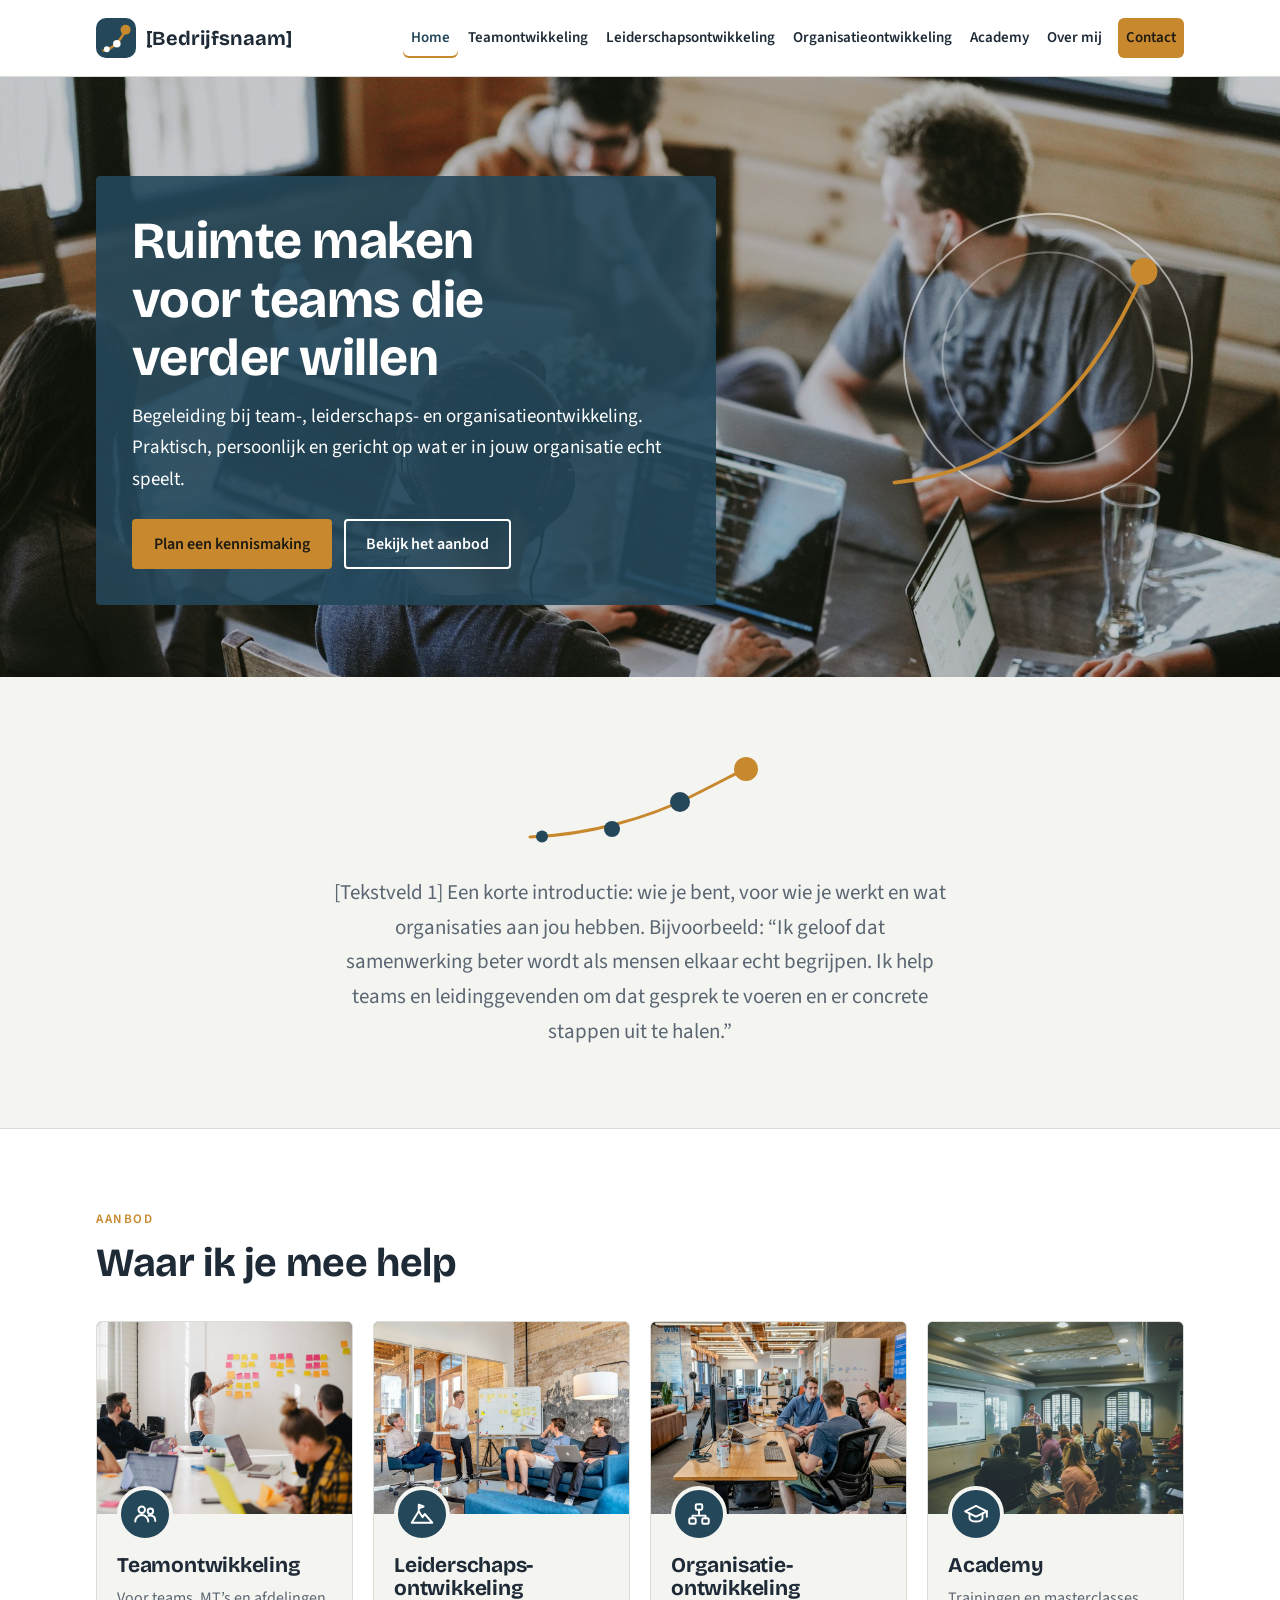
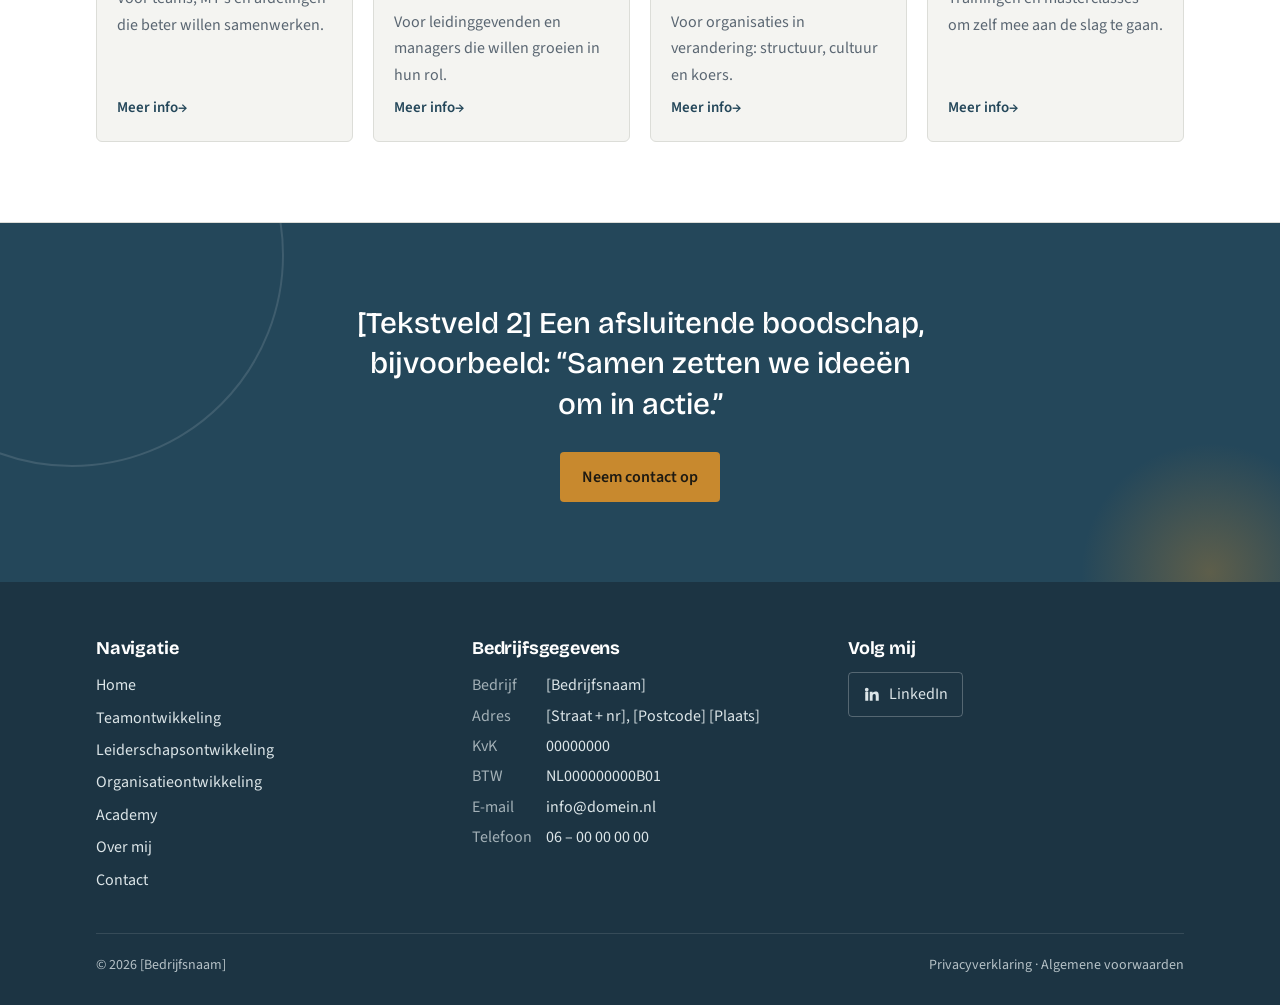
==== index.html @ ec0a9920 "init" ====
<!doctype html>
<html lang="nl">
<head>
<meta charset="utf-8">
<meta name="viewport" content="width=device-width, initial-scale=1">
<title>[Bedrijfsnaam] — Team-, leiderschaps- en organisatieontwikkeling</title>
<meta name="description" content="Begeleiding bij team-, leiderschaps- en organisatieontwikkeling.">
<link rel="preconnect" href="https://fonts.googleapis.com">
<link rel="preconnect" href="https://fonts.gstatic.com" crossorigin>
<link rel="stylesheet" href="https://fonts.googleapis.com/css2?family=Bricolage+Grotesque:opsz,wght@12..96,500;12..96,700&family=Source+Sans+3:wght@400;600&display=swap">
<link rel="stylesheet" href="assets/css/style.css">
<link rel="icon" href="favicon.ico" sizes="any">
<link rel="icon" href="assets/img/favicon.svg" type="image/svg+xml">
<link rel="apple-touch-icon" href="assets/img/apple-touch-icon.png">
<meta name="theme-color" content="#24475A">
<script>document.documentElement.classList.add('js')</script>
</head>
<body>
<header class="site-header">
  <div class="wrap">
    <!-- Logo: beeldmerk (assets/img/logo-mark.svg) + bedrijfsnaam als tekst -->
    <a class="logo" href="index.html"><img src="assets/img/logo-mark.svg" alt="" width="40" height="40"><span>[Bedrijfsnaam]</span></a>
    <button class="menu-btn" type="button" aria-expanded="false" aria-controls="main-nav">Menu</button>
    <nav class="main-nav" id="main-nav" aria-label="Hoofdmenu">
      <ul>
        <li><a href="index.html" aria-current="page">Home</a></li>
        <li><a href="teamontwikkeling.html">Teamontwikkeling</a></li>
        <li><a href="leiderschapsontwikkeling.html">Leiderschapsontwikkeling</a></li>
        <li><a href="organisatieontwikkeling.html">Organisatieontwikkeling</a></li>
        <li><a href="academy.html">Academy</a></li>
        <li><a href="over-mij.html">Over mij</a></li>
        <li><a href="contact.html" class="cta">Contact</a></li>
      </ul>
    </nav>
  </div>
</header>

<main>

  <!-- FOTO met tekstvak -->
  <div class="photo hero">
    <!-- Decoratieve lijnen rechts in de foto -->
    <svg class="hero-deco" viewBox="0 0 400 400" aria-hidden="true">
      <circle cx="200" cy="200" r="150" pathLength="1"/><circle cx="200" cy="200" r="110" pathLength="1"/>
      <path d="M40 330C150 320 240 250 300 110" pathLength="1"/><circle class="dot" cx="300" cy="110" r="14"/>
    </svg>
    <img src="assets/img/home-hero.jpg" alt="[Beschrijving van de foto]">
    <div class="wrap">
      <div class="panel rise">
        <h1>Ruimte maken voor teams die verder willen</h1>
        <p>Begeleiding bij team-, leiderschaps- en organisatieontwikkeling. Praktisch, persoonlijk en gericht op wat er in jouw organisatie echt speelt.</p>
        <div class="actions">
          <a class="btn btn-accent" href="contact.html">Plan een kennismaking</a>
          <a class="btn btn-ghost" href="#aanbod">Bekijk het aanbod</a>
        </div>
      </div>
    </div>
  </div>

  <!-- TEKSTVELD 1 -->
  <section>
    <div class="wrap">
      <div class="textfield center" data-reveal>
        <!-- Illustratie: beeldmerk als lijntekening, tekent zich bij het scrollen -->
        <svg class="motif" viewBox="0 0 240 90" aria-hidden="true">
          <path d="M10 80C70 78 130 60 170 40S220 14 230 10" pathLength="1"/>
          <circle cx="22" cy="79.5" r="6"/><circle cx="92" cy="72" r="8"/><circle cx="160" cy="45" r="10"/><circle class="accent" cx="226" cy="12" r="12"/>
        </svg>
        <p class="lead">[Tekstveld 1] Een korte introductie: wie je bent, voor wie je werkt en wat organisaties aan jou hebben. Bijvoorbeeld: “Ik geloof dat samenwerking beter wordt als mensen elkaar echt begrijpen. Ik help teams en leidinggevenden om dat gesprek te voeren en er concrete stappen uit te halen.”</p>
      </div>
    </div>
  </section>

  <!-- AANBOD: 4 linkknoppen naar de diensten -->
  <section class="aanbod" id="aanbod">
    <div class="wrap">
      <span class="eyebrow">Aanbod</span>
      <h2 data-reveal>Waar ik je mee help</h2>
      <div class="grid4">
      <a class="tile" href="teamontwikkeling.html" data-reveal style="--d:0">
        <div class="photo"><img src="assets/img/teamontwikkeling-tegel.jpg" alt="" loading="lazy"></div>
        <div class="body"><span class="tile-icon"><svg viewBox="0 0 24 24" aria-hidden="true"><circle cx="9" cy="8" r="3"/><circle cx="17" cy="9.5" r="2.5"/><path d="M3 19c0-3.3 2.7-6 6-6s6 2.7 6 6"/><path d="M15.2 13.5c.6-.2 1.2-.2 1.8-.2 2.8 0 4.5 2 4.5 5.2"/></svg></span><h3>Teamontwikkeling</h3><p>Voor teams, MT’s en afdelingen die beter willen samenwerken.</p><span class="more">Meer info</span></div>
      </a>
      <a class="tile" href="leiderschapsontwikkeling.html" data-reveal style="--d:1">
        <div class="photo"><img src="assets/img/leiderschapsontwikkeling-tegel.jpg" alt="" loading="lazy"></div>
        <div class="body"><span class="tile-icon"><svg viewBox="0 0 24 24" aria-hidden="true"><path d="M2.5 20 9 9.5l3.5 5.5 2-3L21.5 20z"/><path d="M9 9.5V3.5l4.5 1.6L9 6.7"/></svg></span><h3>Leiderschaps&shy;ontwikkeling</h3><p>Voor leidinggevenden en managers die willen groeien in hun rol.</p><span class="more">Meer info</span></div>
      </a>
      <a class="tile" href="organisatieontwikkeling.html" data-reveal style="--d:2">
        <div class="photo"><img src="assets/img/organisatieontwikkeling-tegel.jpg" alt="" loading="lazy"></div>
        <div class="body"><span class="tile-icon"><svg viewBox="0 0 24 24" aria-hidden="true"><rect x="9" y="3" width="6" height="5" rx="1.2"/><rect x="3" y="16" width="6" height="5" rx="1.2"/><rect x="15" y="16" width="6" height="5" rx="1.2"/><path d="M12 8v4M6 16v-2.5h12V16"/></svg></span><h3>Organisatie&shy;ontwikkeling</h3><p>Voor organisaties in verandering: structuur, cultuur en koers.</p><span class="more">Meer info</span></div>
      </a>
      <a class="tile" href="academy.html" data-reveal style="--d:3">
        <div class="photo"><img src="assets/img/academy-tegel.jpg" alt="" loading="lazy"></div>
        <div class="body"><span class="tile-icon"><svg viewBox="0 0 24 24" aria-hidden="true"><path d="M2 9.5 12 4.5l10 5-10 5z"/><path d="M6 11.5v4.5c0 1.5 2.7 3 6 3s6-1.5 6-3v-4.5M22 9.5v5"/></svg></span><h3>Academy</h3><p>Trainingen en masterclasses om zelf mee aan de slag te gaan.</p><span class="more">Meer info</span></div>
      </a>
      </div>
    </div>
  </section>

  <!-- TEKSTVELD 2 -->
  <section class="band">
    <div class="wrap" data-reveal>
      <p>[Tekstveld 2] Een afsluitende boodschap, bijvoorbeeld: “Samen zetten we ideeën om in actie.”</p>
      <div class="actions"><a class="btn btn-accent" href="contact.html">Neem contact op</a></div>
    </div>
  </section>
</main>

<footer class="site-footer">
  <div class="wrap">
    <div class="fcols">
      <div>
        <h3>Navigatie</h3>
        <ul>
          <li><a href="index.html">Home</a></li>
          <li><a href="teamontwikkeling.html">Teamontwikkeling</a></li>
          <li><a href="leiderschapsontwikkeling.html">Leiderschapsontwikkeling</a></li>
          <li><a href="organisatieontwikkeling.html">Organisatieontwikkeling</a></li>
          <li><a href="academy.html">Academy</a></li>
          <li><a href="over-mij.html">Over mij</a></li>
          <li><a href="contact.html">Contact</a></li>
        </ul>
      </div>
      <div>
        <h3>Bedrijfsgegevens</h3>
        <div class="kv">
          <span>Bedrijf</span><span>[Bedrijfsnaam]</span>
          <span>Adres</span><span>[Straat + nr], [Postcode] [Plaats]</span>
          <span>KvK</span><span>00000000</span>
          <span>BTW</span><span>NL000000000B01</span>
          <span>E-mail</span><span><a href="mailto:info@domein.nl">info@domein.nl</a></span>
          <span>Telefoon</span><span><a href="tel:+31600000000">06 – 00 00 00 00</a></span>
        </div>
      </div>
      <div>
        <h3>Volg mij</h3>
        <a class="li" href="https://www.linkedin.com/" target="_blank" rel="noopener">
          <svg width="18" height="18" viewBox="0 0 24 24" fill="currentColor" aria-hidden="true"><path d="M4.98 3.5a2.5 2.5 0 1 1 0 5 2.5 2.5 0 0 1 0-5zM3 9h4v12H3zM9 9h3.8v1.7h.05c.53-1 1.84-2.05 3.8-2.05C20.6 8.65 21 11.2 21 14.5V21h-4v-5.8c0-1.4-.03-3.2-1.95-3.2-1.95 0-2.25 1.5-2.25 3.1V21H9z"/></svg>
          LinkedIn
        </a>
      </div>
    </div>
    <div class="legal">
      <span>© <span id="yr">2026</span> [Bedrijfsnaam]</span>
      <span>Privacyverklaring · Algemene voorwaarden</span>
    </div>
  </div>
</footer>
<script src="assets/js/main.js"></script>
</body>
</html>
---- assets/css/style.css ----
/* ==========================================================
   Huisstijl — pas hier kleuren en lettertypes aan
   ========================================================== */
:root{
  --bg:#F4F4F1; --surface:#FFFFFF; --ink:#1E2A36; --muted:#5A6672;
  --brand:#24475A; --accent:#C8892E; --accent-ink:#1E1A12;
  --line:#DCDDD8; --footer:#1C3443; --footer-ink:#DCE5E8;
  --error:#B3261E; --ok:#2E6B47;
  --display:"Bricolage Grotesque","Segoe UI",system-ui,sans-serif;
  --body:"Source Sans 3","Segoe UI",system-ui,sans-serif;
  --wrap:1120px; --text:68ch;
}
*{box-sizing:border-box}
html{scroll-behavior:smooth}
body{margin:0;background:var(--bg);color:var(--ink);font-family:var(--body);font-size:18px;line-height:1.65}
img{max-width:100%;display:block}
h1,h2,h3{font-family:var(--display);line-height:1.12;text-wrap:balance;margin:0;font-weight:700;letter-spacing:-.01em}
p{margin:0}
a{color:var(--brand)}
:focus-visible{outline:3px solid var(--accent);outline-offset:3px}
.wrap{max-width:var(--wrap);margin-inline:auto;padding-inline:max(16px,env(safe-area-inset-left,0px))}

/* Header */
.site-header{position:sticky;top:0;z-index:50;background:var(--surface);border-bottom:1px solid var(--line)}
.site-header .wrap{display:flex;align-items:center;justify-content:space-between;gap:24px;min-height:76px;position:relative}
.logo{display:flex;align-items:center;gap:10px;text-decoration:none;color:var(--ink);font-family:var(--display);font-weight:700;font-size:20px;white-space:nowrap}
.logo img{height:40px;width:auto}
.main-nav ul{list-style:none;margin:0;padding:0;display:flex;gap:2px;align-items:center}
.main-nav a{display:block;white-space:nowrap;padding:8px;border-radius:6px;text-decoration:none;color:var(--ink);font-size:15px;font-weight:600}
.main-nav a:hover{background:var(--bg)}
.main-nav a[aria-current="page"]{color:var(--brand);box-shadow:inset 0 -2px 0 var(--accent)}
.main-nav a.cta{background:var(--accent);color:var(--accent-ink);margin-left:6px}
.menu-btn{display:none;background:none;border:1px solid var(--line);border-radius:6px;padding:8px 12px;font:600 15px var(--body);color:var(--ink);cursor:pointer}
@media (max-width:1180px){
  .menu-btn{display:block}
  .main-nav{position:absolute;left:0;right:0;top:100%;background:var(--surface);border-bottom:1px solid var(--line);display:none}
  .main-nav.open{display:block}
  .main-nav ul{flex-direction:column;align-items:stretch;padding:8px 16px 16px}
  .main-nav a.cta{margin:6px 0 0;text-align:center}
}

/* Foto's */
.photo{position:relative;overflow:hidden;background:linear-gradient(135deg,#3B5C6E,#8FA3A6)}
.photo > img{position:absolute;inset:0;width:100%;height:100%;object-fit:cover}

/* Hero homepage */
.hero{min-height:clamp(380px,58vw,600px);display:flex;align-items:flex-end}
.hero .wrap{position:relative;z-index:1;width:100%;padding-block:56px 72px}
.hero .panel{max-width:620px;background:rgba(36,71,90,.9);color:#fff;padding:36px;border-radius:4px}
.hero h1{font-size:clamp(32px,4.6vw,52px)}
.hero p{margin-top:14px;font-size:19px}
.actions{display:flex;flex-wrap:wrap;gap:12px;margin-top:24px}

.btn{display:inline-block;font:600 16px var(--body);text-decoration:none;padding:12px 20px;border-radius:4px;border:2px solid transparent;cursor:pointer}
.btn-accent{background:var(--accent);color:var(--accent-ink)}
.btn-accent:hover{filter:brightness(1.06)}
.btn-ghost{border-color:#fff;color:#fff}
.btn-ghost:hover{background:rgba(255,255,255,.12)}

/* Tekstvelden */
section{padding-block:80px}
.textfield{max-width:var(--text)}
.textfield.center{margin-inline:auto;text-align:center}
.textfield h2{font-size:clamp(26px,3vw,36px);margin-bottom:18px}
.textfield p+p{margin-top:14px}
.lead{font-size:21px;color:var(--muted)}
.eyebrow{display:block;font-size:13px;font-weight:600;letter-spacing:.12em;text-transform:uppercase;color:var(--accent);margin-bottom:10px}

/* Aanbod */
.aanbod{background:var(--surface);border-block:1px solid var(--line)}
.aanbod h2{font-size:clamp(28px,3.4vw,40px);margin-bottom:36px}
.grid4{display:grid;grid-template-columns:repeat(4,minmax(0,1fr));gap:20px}
@media (max-width:980px){.grid4{grid-template-columns:repeat(2,minmax(0,1fr))}}
@media (max-width:560px){.grid4{grid-template-columns:1fr}}
.tile{display:flex;flex-direction:column;text-decoration:none;color:var(--ink);background:var(--bg);border:1px solid var(--line);border-radius:6px;overflow:hidden;transition:transform .2s,border-color .2s}
.tile:hover{transform:translateY(-3px);border-color:var(--brand)}
.tile .photo{aspect-ratio:4/3}
.tile .body{padding:20px;display:flex;flex-direction:column;gap:8px;flex:1}
.tile h3{font-size:21px}
.tile p{font-size:16px;color:var(--muted);flex:1}
.tile .more{font-weight:600;color:var(--brand);font-size:15px}
.tile .more::after{content:" →"}

/* Band */
.band{background:var(--brand);color:#fff;text-align:center}
.band p{font-family:var(--display);font-weight:500;font-size:clamp(22px,2.6vw,30px);line-height:1.35;max-width:30ch;margin-inline:auto}
.band .actions{justify-content:center;margin-top:28px}

/* Dienstpagina's */
.svc-hero{min-height:clamp(300px,42vw,480px);display:flex;align-items:flex-end}
.svc-hero .wrap{position:relative;z-index:1;width:100%;padding-block:40px}
.svc-hero h1{color:#fff;font-size:clamp(34px,5vw,58px);text-shadow:0 2px 18px rgba(0,0,0,.3)}
.svc-body{display:grid;grid-template-columns:minmax(0,1fr) 300px;gap:56px;align-items:start}
@media (max-width:860px){.svc-body{grid-template-columns:1fr}}
.side{background:var(--surface);border:1px solid var(--line);border-radius:6px;padding:24px;display:flex;flex-direction:column;gap:14px}
.side h3{font-size:18px}
.side ul{list-style:none;padding:0;margin:0;display:flex;flex-direction:column;gap:6px}
.side a{text-decoration:none;font-weight:600}
.side a:hover{text-decoration:underline}

/* Over mij: tekst + foto ernaast */
.about{display:grid;grid-template-columns:minmax(0,1.15fr) minmax(0,.85fr);gap:56px;align-items:start}
@media (max-width:860px){.about{grid-template-columns:1fr}}
.about .photo{aspect-ratio:4/5;border-radius:6px}

/* Contact */
.contact{display:grid;grid-template-columns:minmax(0,1fr) minmax(0,1.3fr);gap:56px;align-items:start}
@media (max-width:860px){.contact{grid-template-columns:1fr}}
.details{display:grid;grid-template-columns:auto 1fr;gap:6px 18px;margin-top:22px;font-size:17px}
.details dt{color:var(--muted)}
.details dd{margin:0}
.form-card{background:var(--surface);border:1px solid var(--line);border-radius:6px;padding:32px}
.contact-form{display:grid;gap:18px}
.contact-form .row2{display:grid;grid-template-columns:1fr 1fr;gap:18px}
@media (max-width:560px){.contact-form .row2{grid-template-columns:1fr}.form-card{padding:22px}}
.field label{display:block;font-weight:600;font-size:15px;margin-bottom:6px}
.req{color:var(--accent)}
.field input,.field select,.field textarea{width:100%;font:inherit;font-size:17px;color:var(--ink);background:var(--bg);border:1px solid var(--line);border-radius:4px;padding:11px 12px}
.field input:focus,.field select:focus,.field textarea:focus{outline:2px solid var(--brand);border-color:var(--brand)}
.field textarea{min-height:150px;resize:vertical}
.field.invalid input,.field.invalid textarea{border-color:var(--error)}
.error-msg{display:block;color:var(--error);font-size:14px;margin-top:4px}
.consent label{display:flex;gap:10px;align-items:flex-start;font-size:15px}
.consent input{margin-top:5px;width:18px;height:18px;accent-color:var(--brand)}
.contact-form button{justify-self:start;border:0}
.form-status{border:2px solid var(--line);border-radius:4px;padding:10px 14px;font-size:15px}
.form-status.error{border-color:var(--error)}
.form-status.ok{border-color:var(--ok)}
.hp{position:absolute;left:-9999px}

/* Footer */
.site-footer{background:var(--footer);color:var(--footer-ink);font-size:16px}
.site-footer .wrap{padding-block:56px 28px}
.fcols{display:grid;grid-template-columns:repeat(3,minmax(0,1fr));gap:40px}
@media (max-width:760px){.fcols{grid-template-columns:1fr}}
.site-footer h3{font-size:18px;color:#fff;margin-bottom:14px}
.site-footer ul{list-style:none;padding:0;margin:0;display:flex;flex-direction:column;gap:6px}
.site-footer a{color:var(--footer-ink);text-decoration:none}
.site-footer a:hover{color:#fff;text-decoration:underline}
.kv{display:grid;grid-template-columns:auto 1fr;gap:4px 14px}
.kv span:nth-child(odd){opacity:.7}
.legal{border-top:1px solid rgba(255,255,255,.14);margin-top:40px;padding-top:20px;font-size:14px;opacity:.8;display:flex;justify-content:space-between;gap:16px;flex-wrap:wrap}
.li{display:inline-flex;align-items:center;gap:8px;border:1px solid rgba(255,255,255,.25);border-radius:4px;padding:8px 14px}

/* ==========================================================
   Beweging & illustraties
   ========================================================== */
/* Header: logo en schaduw bij scrollen */
.site-header{transition:box-shadow .25s}
.site-header.scrolled{box-shadow:0 6px 24px rgba(30,42,54,.08)}
.logo img{transition:transform .35s cubic-bezier(.3,1.6,.5,1)}
.logo:hover img{transform:rotate(-8deg) scale(1.06)}

/* Knoppen */
.btn{transition:transform .2s,box-shadow .2s,background-color .2s,filter .2s}
.btn:hover{transform:translateY(-2px)}
.btn-accent:hover{box-shadow:0 8px 20px rgba(200,137,46,.35)}

/* Foto's: langzaam inzoomen bij laden */
.hero > img,.svc-hero > img{animation:kenburns 14s ease-out both}
@keyframes kenburns{from{transform:scale(1.12)}to{transform:scale(1)}}
.svc-hero::after{content:"";position:absolute;inset:0;background:linear-gradient(to top,rgba(20,35,45,.7),rgba(20,35,45,0) 65%)}

/* Tekstvak/kop komt omhoog bij laden */
.rise{animation:rise .9s .25s cubic-bezier(.2,.7,.2,1) both}
@keyframes rise{from{opacity:0;transform:translateY(28px)}}

/* Hero: decoratieve lijnen die zichzelf tekenen */
.hero-deco{position:absolute;z-index:1;right:max(2vw,calc(50% - 600px));top:50%;width:clamp(240px,30vw,400px);translate:0 -55%;pointer-events:none}
.hero-deco circle,.hero-deco path{fill:none;stroke:rgba(255,255,255,.55);stroke-width:2;stroke-dasharray:1;animation:draw 2.2s .6s ease-out both}
.hero-deco circle+circle{animation-delay:.9s;stroke:rgba(255,255,255,.3)}
.hero-deco path{stroke:var(--accent);stroke-width:4;stroke-linecap:round;animation-delay:1.3s}
.hero-deco .dot{fill:var(--accent);stroke:none;stroke-dasharray:none;transform-box:fill-box;transform-origin:center;animation:pop .6s 2.6s cubic-bezier(.3,1.6,.5,1) both,pulse 3s 3.4s ease-in-out infinite}
@keyframes draw{from{stroke-dashoffset:1}to{stroke-dashoffset:0}}
@keyframes pop{from{transform:scale(0)}}
@keyframes pulse{50%{transform:scale(1.18)}}
@media (max-width:760px){.hero-deco{display:none}}

/* Illustratie boven tekstveld 1 (beeldmerk als lijntekening) */
.motif{display:block;width:min(240px,70%);margin:0 auto 28px;overflow:visible}
.motif path{fill:none;stroke:var(--accent);stroke-width:3;stroke-linecap:round;stroke-dasharray:1}
.motif circle{fill:var(--brand);transform-box:fill-box;transform-origin:center}
.motif .accent{fill:var(--accent)}
.js .motif path{stroke-dashoffset:1;transition:stroke-dashoffset 1.6s .2s ease-out}
.js .motif circle{transform:scale(0);transition:transform .5s cubic-bezier(.3,1.6,.5,1)}
.js .motif circle:nth-of-type(1){transition-delay:.3s}
.js .motif circle:nth-of-type(2){transition-delay:.7s}
.js .motif circle:nth-of-type(3){transition-delay:1.1s}
.js .motif circle:nth-of-type(4){transition-delay:1.5s}
.in .motif path{stroke-dashoffset:0}
.in .motif circle{transform:none}

/* Aanbod: icoon op tegel, foto zoomt bij hover */
.tile{transition:transform .25s,border-color .25s,box-shadow .25s}
.tile:hover{box-shadow:0 14px 32px rgba(30,42,54,.12)}
.tile .photo img{transition:transform .6s cubic-bezier(.2,.7,.2,1)}
.tile:hover .photo img{transform:scale(1.07)}
.tile-icon{position:relative;z-index:1;display:grid;place-items:center;width:56px;height:56px;margin:-48px 0 4px;border-radius:50%;background:var(--brand);color:#fff;border:4px solid var(--bg);transition:background-color .25s,color .25s,transform .35s cubic-bezier(.3,1.6,.5,1)}
.tile:hover .tile-icon{background:var(--accent);color:var(--accent-ink);transform:rotate(-8deg) scale(1.08)}
.tile-icon svg,.svc-icon svg{width:26px;height:26px;fill:none;stroke:currentColor;stroke-width:1.8;stroke-linecap:round;stroke-linejoin:round}
.tile .more::after{display:inline-block;transition:transform .25s}
.tile:hover .more::after{transform:translateX(5px)}

/* Dienstpagina's: icoon boven de titel */
.svc-icon{display:inline-grid;place-items:center;width:60px;height:60px;margin-bottom:16px;border-radius:14px;background:var(--accent);color:var(--accent-ink)}
.svc-icon svg{width:30px;height:30px}

/* Band: zwevende cirkels op de achtergrond */
.band{position:relative;overflow:hidden}
.band .wrap{position:relative;z-index:1}
.band::before,.band::after{content:"";position:absolute;border-radius:50%;pointer-events:none}
.band::before{width:420px;height:420px;left:-140px;top:-180px;border:2px solid rgba(255,255,255,.12);animation:drift 16s ease-in-out infinite alternate}
.band::after{width:260px;height:260px;right:-60px;bottom:-120px;background:radial-gradient(circle,rgba(200,137,46,.35),rgba(200,137,46,0) 70%);animation:drift 12s ease-in-out infinite alternate-reverse}
@keyframes drift{to{transform:translate(40px,30px) scale(1.08)}}

/* Over mij: accentkader achter de foto */
.about .photo.framed{box-shadow:14px 14px 0 var(--accent)}
.about .photo.framed img{transition:transform .8s cubic-bezier(.2,.7,.2,1)}
.about .photo.framed:hover img{transform:scale(1.04)}

/* Contact: tekstballonnen */
.chat-illu{display:block;width:100%;max-width:320px;margin-top:36px;overflow:visible}
.chat-illu .b1{fill:var(--brand);animation:bob 5s ease-in-out infinite}
.chat-illu .l{fill:none;stroke:rgba(255,255,255,.55);stroke-width:7;stroke-linecap:round;animation:bob 5s ease-in-out infinite}
.chat-illu .b2{fill:var(--accent);animation:bob 5s -2.5s ease-in-out infinite}
.chat-illu .t{fill:var(--accent-ink);animation:bob 5s -2.5s ease-in-out infinite,typing 1.4s ease-in-out infinite}
.chat-illu .t:nth-of-type(2){animation-delay:-2.5s,.2s}
.chat-illu .t:nth-of-type(3){animation-delay:-2.5s,.4s}
@keyframes bob{50%{transform:translateY(-6px)}}
@keyframes typing{0%,60%,100%{opacity:.25}30%{opacity:1}}

/* Verschijnen bij scrollen (js/main.js zet .in) */
.js [data-reveal]{opacity:0;transform:translateY(28px);transition:opacity .7s ease,transform .8s cubic-bezier(.2,.7,.2,1);transition-delay:calc(var(--d,0) * 120ms)}
.js [data-reveal].in{opacity:1;transform:none}

@media (prefers-reduced-motion:reduce){
  html{scroll-behavior:auto}
  *,*::before,*::after{animation:none!important;transition:none!important}
  .js [data-reveal]{opacity:1;transform:none}
  .js .motif path{stroke-dashoffset:0}
  .js .motif circle{transform:none}
}
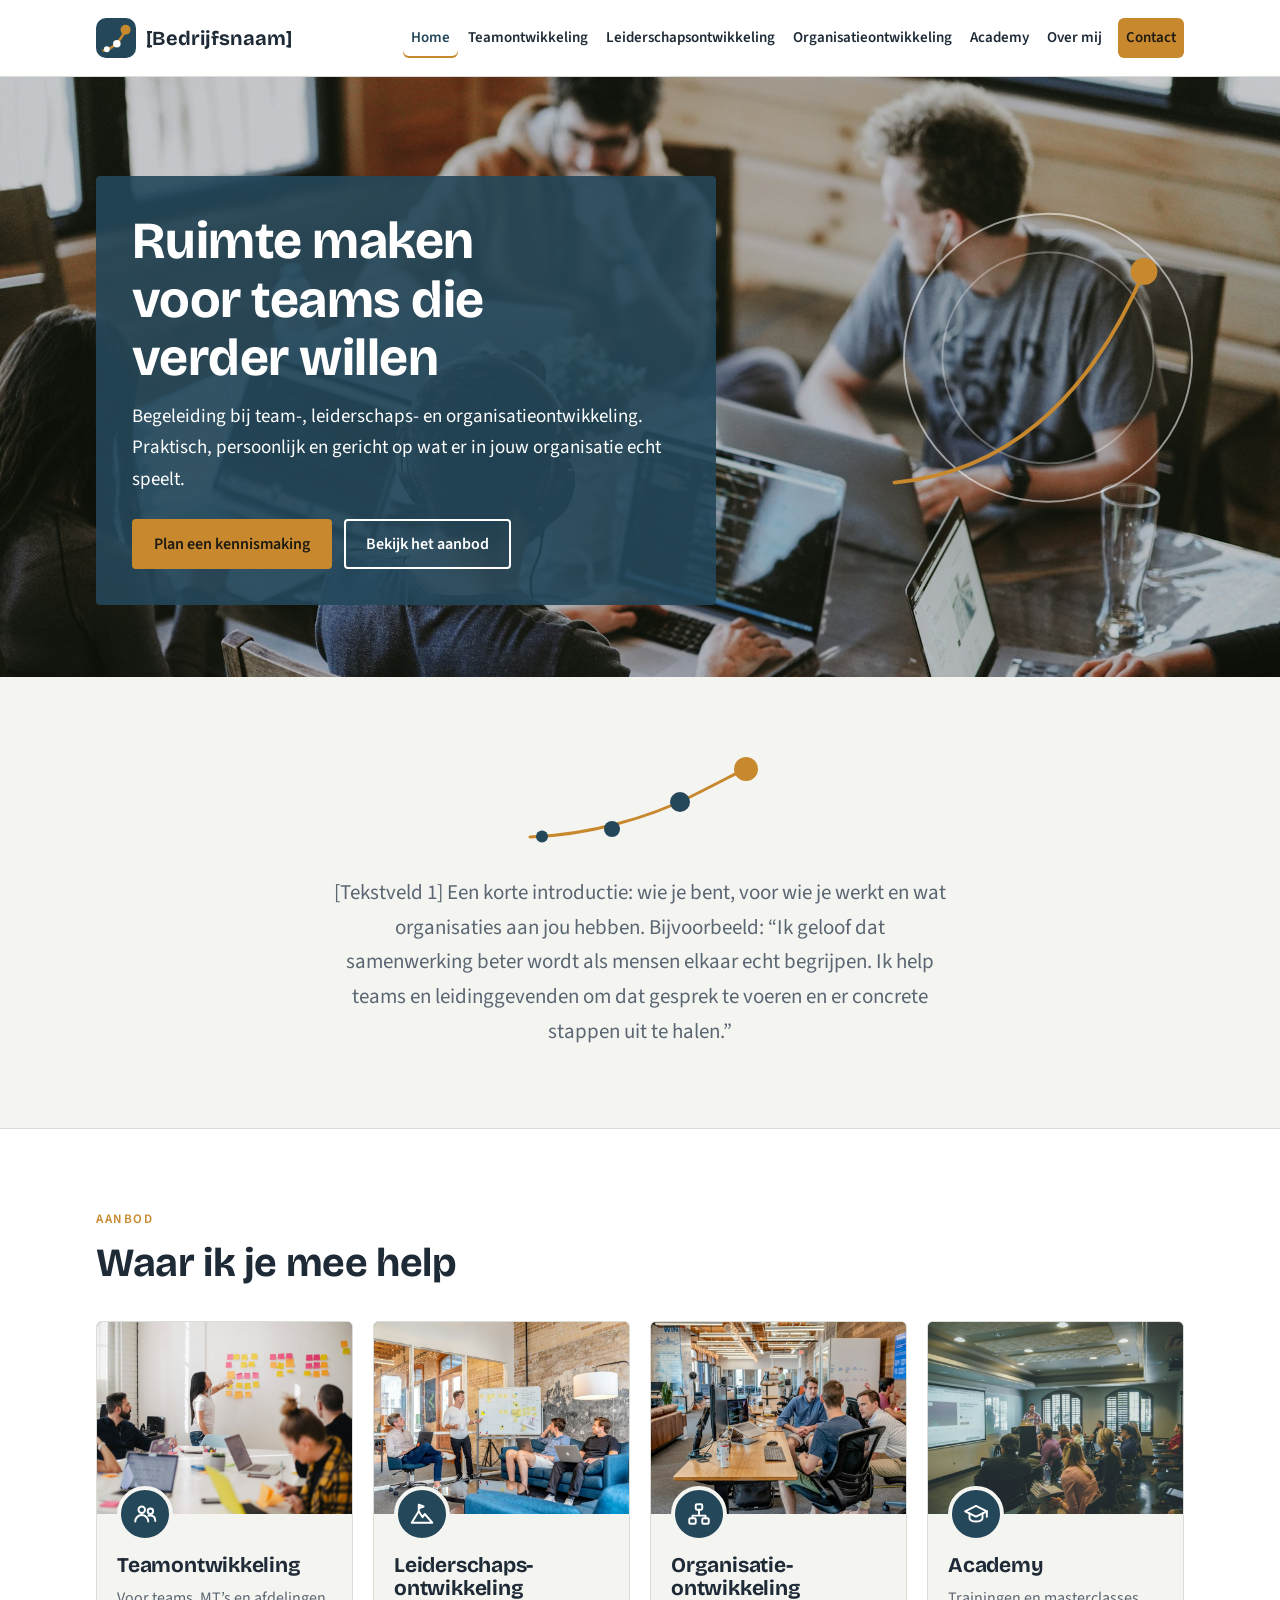
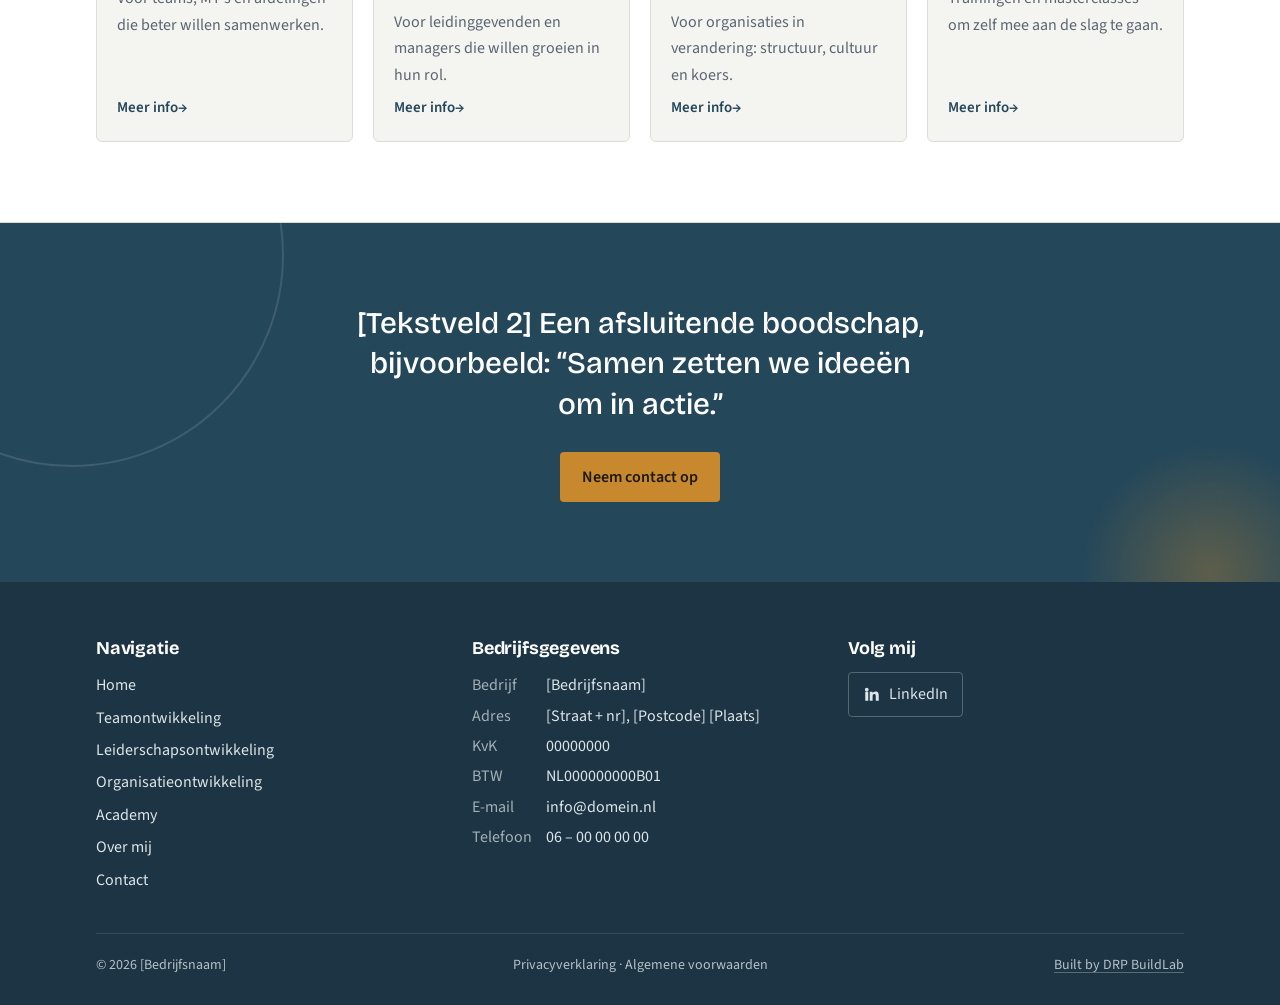
==== commit dbf1a87a: "add credit on the footer" ====
--- a/index.html
+++ b/index.html
@@ -20,7 +20,7 @@
   <div class="wrap">
     <!-- Logo: beeldmerk (assets/img/logo-mark.svg) + bedrijfsnaam als tekst -->
     <a class="logo" href="index.html"><img src="assets/img/logo-mark.svg" alt="" width="40" height="40"><span>[Bedrijfsnaam]</span></a>
-    <button class="menu-btn" type="button" aria-expanded="false" aria-controls="main-nav">Menu</button>
+    <button class="menu-btn" type="button" aria-expanded="false" aria-controls="main-nav" aria-label="Menu"><span class="bars" aria-hidden="true"><span></span><span></span><span></span></span></button>
     <nav class="main-nav" id="main-nav" aria-label="Hoofdmenu">
       <ul>
         <li><a href="index.html" aria-current="page">Home</a></li>
@@ -143,6 +143,7 @@
     <div class="legal">
       <span>© <span id="yr">2026</span> [Bedrijfsnaam]</span>
       <span>Privacyverklaring · Algemene voorwaarden</span>
+      <a class="credit" href="https://drpbuildlab.com" target="_blank" rel="noopener">Built by DRP BuildLab</a>
     </div>
   </div>
 </footer>
--- a/assets/css/style.css
+++ b/assets/css/style.css
@@ -14,7 +14,7 @@
 html{scroll-behavior:smooth}
 body{margin:0;background:var(--bg);color:var(--ink);font-family:var(--body);font-size:18px;line-height:1.65}
 img{max-width:100%;display:block}
-h1,h2,h3{font-family:var(--display);line-height:1.12;text-wrap:balance;margin:0;font-weight:700;letter-spacing:-.01em}
+h1,h2,h3{font-family:var(--display);line-height:1.12;text-wrap:balance;margin:0;font-weight:700;letter-spacing:-.01em;overflow-wrap:break-word;hyphens:manual}
 p{margin:0}
 a{color:var(--brand)}
 :focus-visible{outline:3px solid var(--accent);outline-offset:3px}
@@ -30,14 +30,36 @@
 .main-nav a:hover{background:var(--bg)}
 .main-nav a[aria-current="page"]{color:var(--brand);box-shadow:inset 0 -2px 0 var(--accent)}
 .main-nav a.cta{background:var(--accent);color:var(--accent-ink);margin-left:6px}
-.menu-btn{display:none;background:none;border:1px solid var(--line);border-radius:6px;padding:8px 12px;font:600 15px var(--body);color:var(--ink);cursor:pointer}
+/* Hamburgerknop: drie streepjes die een kruis worden als het menu open is */
+.menu-btn{display:none;flex:none;width:46px;height:46px;padding:0;place-items:center;background:none;border:1px solid var(--line);border-radius:8px;color:var(--ink);cursor:pointer;transition:background-color .2s,border-color .2s}
+.menu-btn:hover{background:var(--bg)}
+.menu-btn[aria-expanded="true"]{border-color:var(--brand)}
+.bars{position:relative;display:block;width:22px;height:16px}
+.bars span{position:absolute;left:0;width:100%;height:2px;border-radius:2px;background:currentColor;transition:transform .3s cubic-bezier(.2,.7,.2,1),opacity .2s,top .3s cubic-bezier(.2,.7,.2,1)}
+.bars span:nth-child(1){top:0}
+.bars span:nth-child(2){top:7px}
+.bars span:nth-child(3){top:14px}
+.menu-btn[aria-expanded="true"] .bars span:nth-child(1){top:7px;transform:rotate(45deg)}
+.menu-btn[aria-expanded="true"] .bars span:nth-child(2){opacity:0;transform:scaleX(.2)}
+.menu-btn[aria-expanded="true"] .bars span:nth-child(3){top:7px;transform:rotate(-45deg)}
 @media (max-width:1180px){
-  .menu-btn{display:block}
-  .main-nav{position:absolute;left:0;right:0;top:100%;background:var(--surface);border-bottom:1px solid var(--line);display:none}
-  .main-nav.open{display:block}
-  .main-nav ul{flex-direction:column;align-items:stretch;padding:8px 16px 16px}
-  .main-nav a.cta{margin:6px 0 0;text-align:center}
-}
+  .menu-btn{display:grid}
+  .main-nav{position:absolute;left:0;right:0;top:100%;background:var(--surface);border-bottom:1px solid var(--line);box-shadow:0 18px 40px rgba(30,42,54,.14);max-height:calc(100vh - 76px);max-height:calc(100dvh - 76px);overflow-y:auto;
+    visibility:hidden;opacity:0;transform:translateY(-8px);transition:opacity .25s,transform .3s cubic-bezier(.2,.7,.2,1),visibility 0s .3s}
+  .main-nav.open{visibility:visible;opacity:1;transform:none;transition:opacity .25s,transform .3s cubic-bezier(.2,.7,.2,1),visibility 0s}
+  .main-nav ul{flex-direction:column;align-items:stretch;gap:2px;max-width:var(--wrap);margin-inline:auto;padding:10px max(16px,env(safe-area-inset-left,0px)) 20px}
+  .main-nav a{padding:13px 14px;font-size:17px;white-space:normal}
+  .main-nav a[aria-current="page"]{box-shadow:inset 3px 0 0 var(--accent);background:var(--bg)}
+  .main-nav a.cta{margin:10px 0 0;padding:14px;text-align:center}
+  /* Donkere laag achter het open menu; klikken erop sluit het menu */
+  body.menu-open::after{content:"";position:fixed;inset:0;z-index:40;background:rgba(30,42,54,.38);animation:fade .25s both}
+}
+/* Tablet: compact paneel onder de knop in plaats van over de volle breedte */
+@media (min-width:700px) and (max-width:1180px){
+  .main-nav{left:auto;right:16px;width:340px;border:1px solid var(--line);border-top:0;border-radius:0 0 10px 10px}
+  .main-nav ul{padding:10px 14px 16px}
+}
+@keyframes fade{from{opacity:0}}
 
 /* Foto's */
 .photo{position:relative;overflow:hidden;background:linear-gradient(135deg,#3B5C6E,#8FA3A6)}
@@ -140,6 +162,8 @@
 .kv{display:grid;grid-template-columns:auto 1fr;gap:4px 14px}
 .kv span:nth-child(odd){opacity:.7}
 .legal{border-top:1px solid rgba(255,255,255,.14);margin-top:40px;padding-top:20px;font-size:14px;opacity:.8;display:flex;justify-content:space-between;gap:16px;flex-wrap:wrap}
+.legal .credit{text-decoration:underline;text-decoration-color:rgba(255,255,255,.35);text-underline-offset:3px}
+.legal .credit:hover{color:#fff;text-decoration-color:currentColor}
 .li{display:inline-flex;align-items:center;gap:8px;border:1px solid rgba(255,255,255,.25);border-radius:4px;padding:8px 14px}
 
 /* ==========================================================
